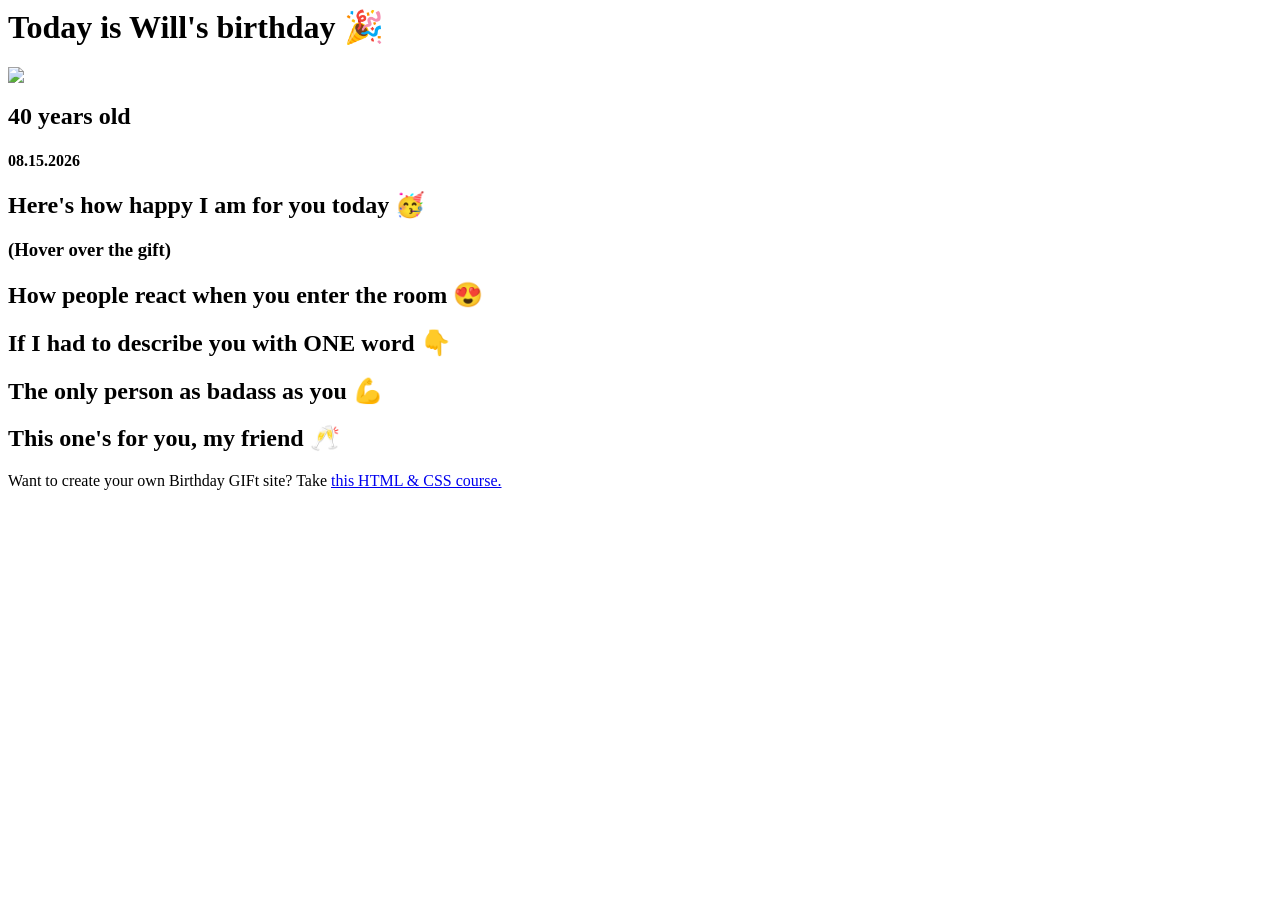
==== index.html @ 54771fe7 "Add files via upload" ====
<html>
    <head>
        <link rel="preconnect" href="https://fonts.googleapis.com">
        <link rel="preconnect" href="https://fonts.gstatic.com" crossorigin>
        <link href="https://fonts.googleapis.com/css2?family=Ribeye&display=swap" rel="stylesheet">
        <link rel="stylesheet" href="styles.css">
    </head>
    <body>
        <div id="header">
            <h1>Today is Will's birthday 🎉</h1>
            <img id="bff-img" src="images/will.png">
            <h2 id="bday-age">40 years old</h2>
            <h4 id="bday-date">08.15.2026</h4>
        </div>
        
        <div class="gift-section">
            <h2 class="gift-title">Here's how happy I am for you today 🥳</h2>
            <h3 class="gift-hint">(Hover over the gift)</h3>
            <div class="gift-img" id="gift-img-party"></div>
        </div>
        
        <div class="gift-section">
            <h2 class="gift-title">How people react when you enter the room 😍</h2>
            <div class="gift-img" id="gift-img-wow"></div>
        </div>
        
        <div class="gift-section">
            <h2 class="gift-title">If I had to describe you with ONE word 👇</h2>
            <div class="gift-img" id="gift-img-amazing"></div>
        </div>
        
        <div class="gift-section">
            <h2 class="gift-title">The only person as badass as you 💪</h2>
            <div class="gift-img" id="gift-img-badass"></div>
        </div>
        
         <div class="gift-section">
            <h2 class="gift-title">This one's for you, my friend 🥂</h2>
            <div class="gift-img" id="gift-img-cheers"></div>
        </div>
        
        <p id="footer">Want to create your own Birthday GIFt site? Take <a href="https://scrimba.com/learn/htmlandcss" target="_blank">this HTML & CSS course.</a></p>
        
    </body>
</html>
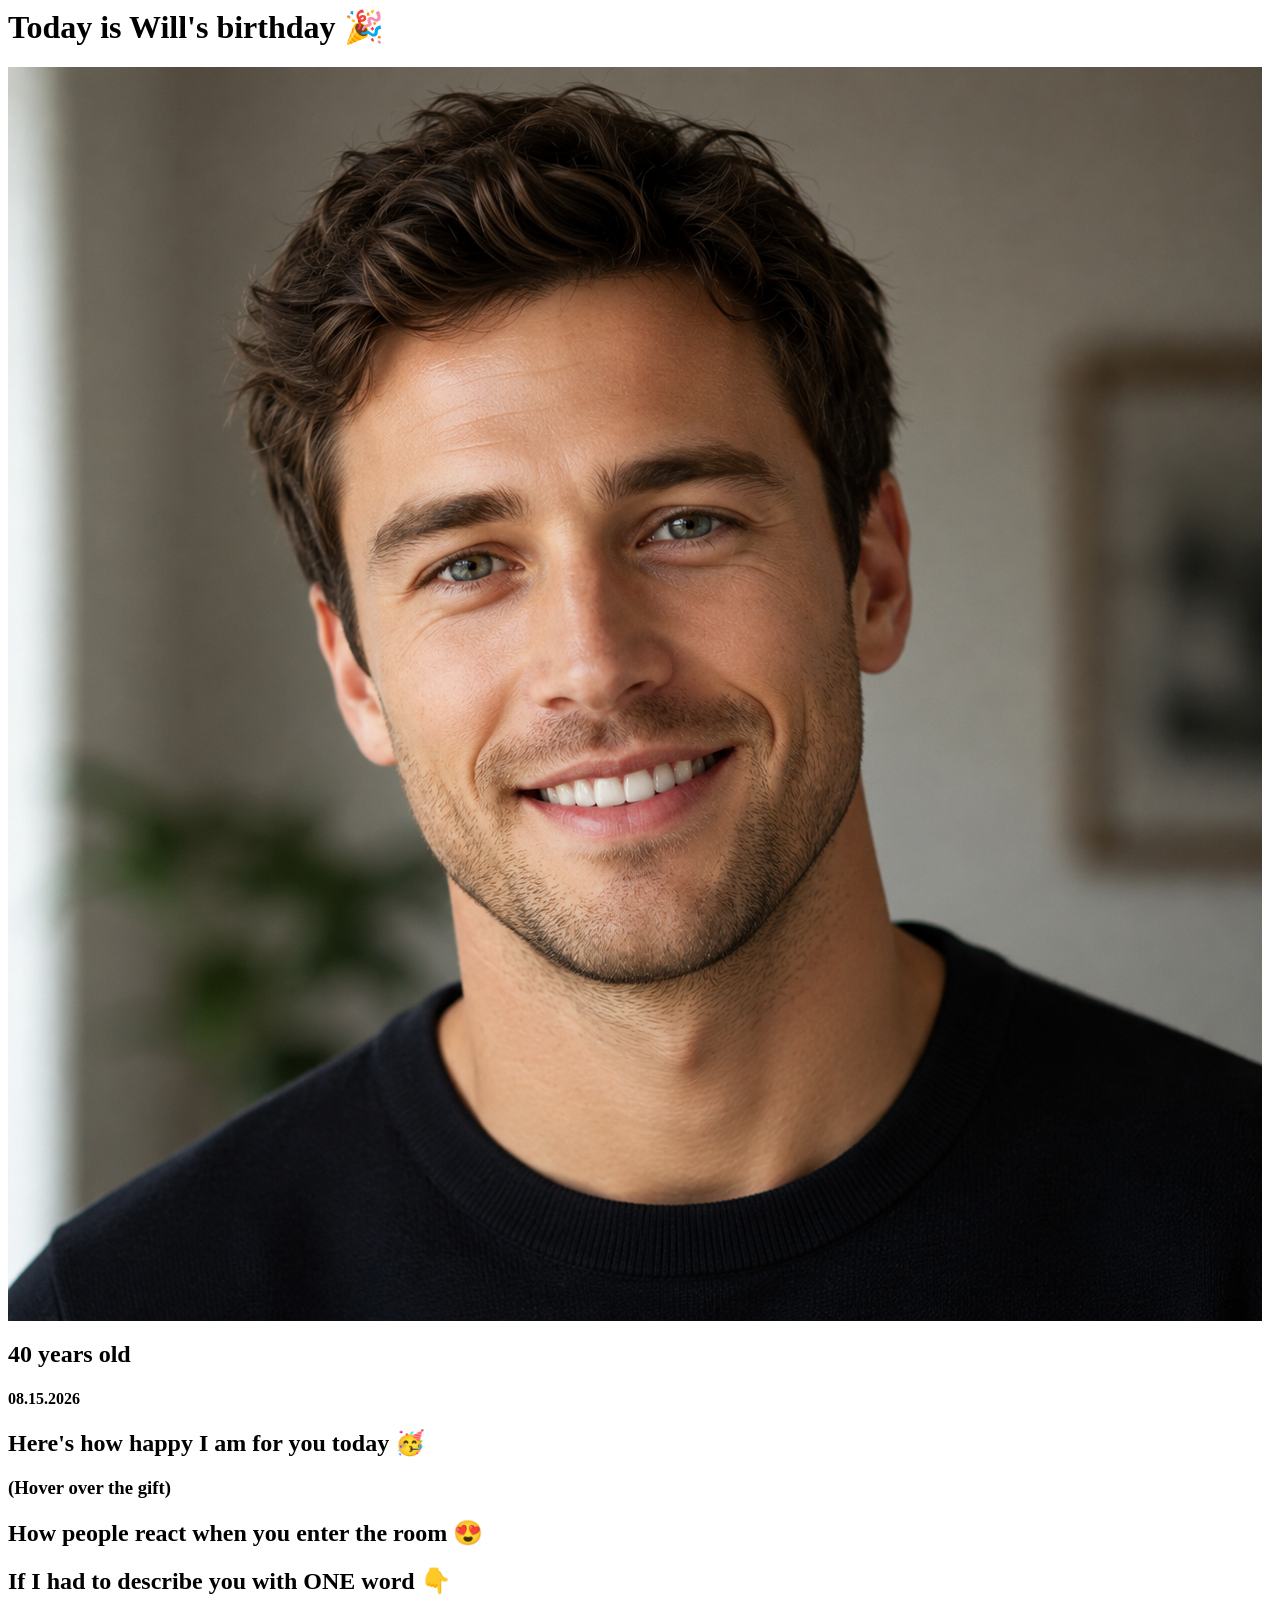
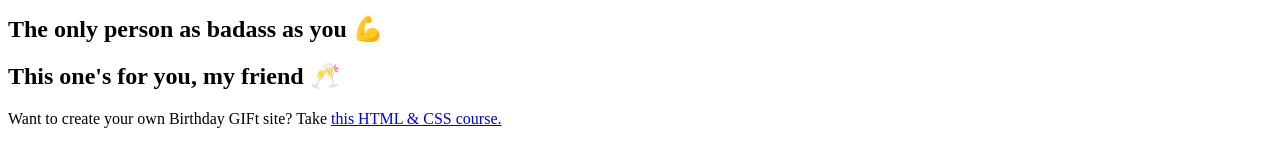
==== commit 7fae3a6d: "Rename bdayCard.html to index.html" ====
--- a/index.html
+++ b/index.html
@@ -3,12 +3,12 @@
         <link rel="preconnect" href="https://fonts.googleapis.com">
         <link rel="preconnect" href="https://fonts.gstatic.com" crossorigin>
         <link href="https://fonts.googleapis.com/css2?family=Ribeye&display=swap" rel="stylesheet">
-        <link rel="stylesheet" href="styles.css">
+        <link rel="stylesheet" href="bdayCardstyles.css">
     </head>
     <body>
         <div id="header">
             <h1>Today is Will's birthday 🎉</h1>
-            <img id="bff-img" src="images/will.png">
+            <img id="bff-img" src="will.png">
             <h2 id="bday-age">40 years old</h2>
             <h4 id="bday-date">08.15.2026</h4>
         </div>
@@ -42,4 +42,4 @@
         <p id="footer">Want to create your own Birthday GIFt site? Take <a href="https://scrimba.com/learn/htmlandcss" target="_blank">this HTML & CSS course.</a></p>
         
     </body>
-</html>+</html>
